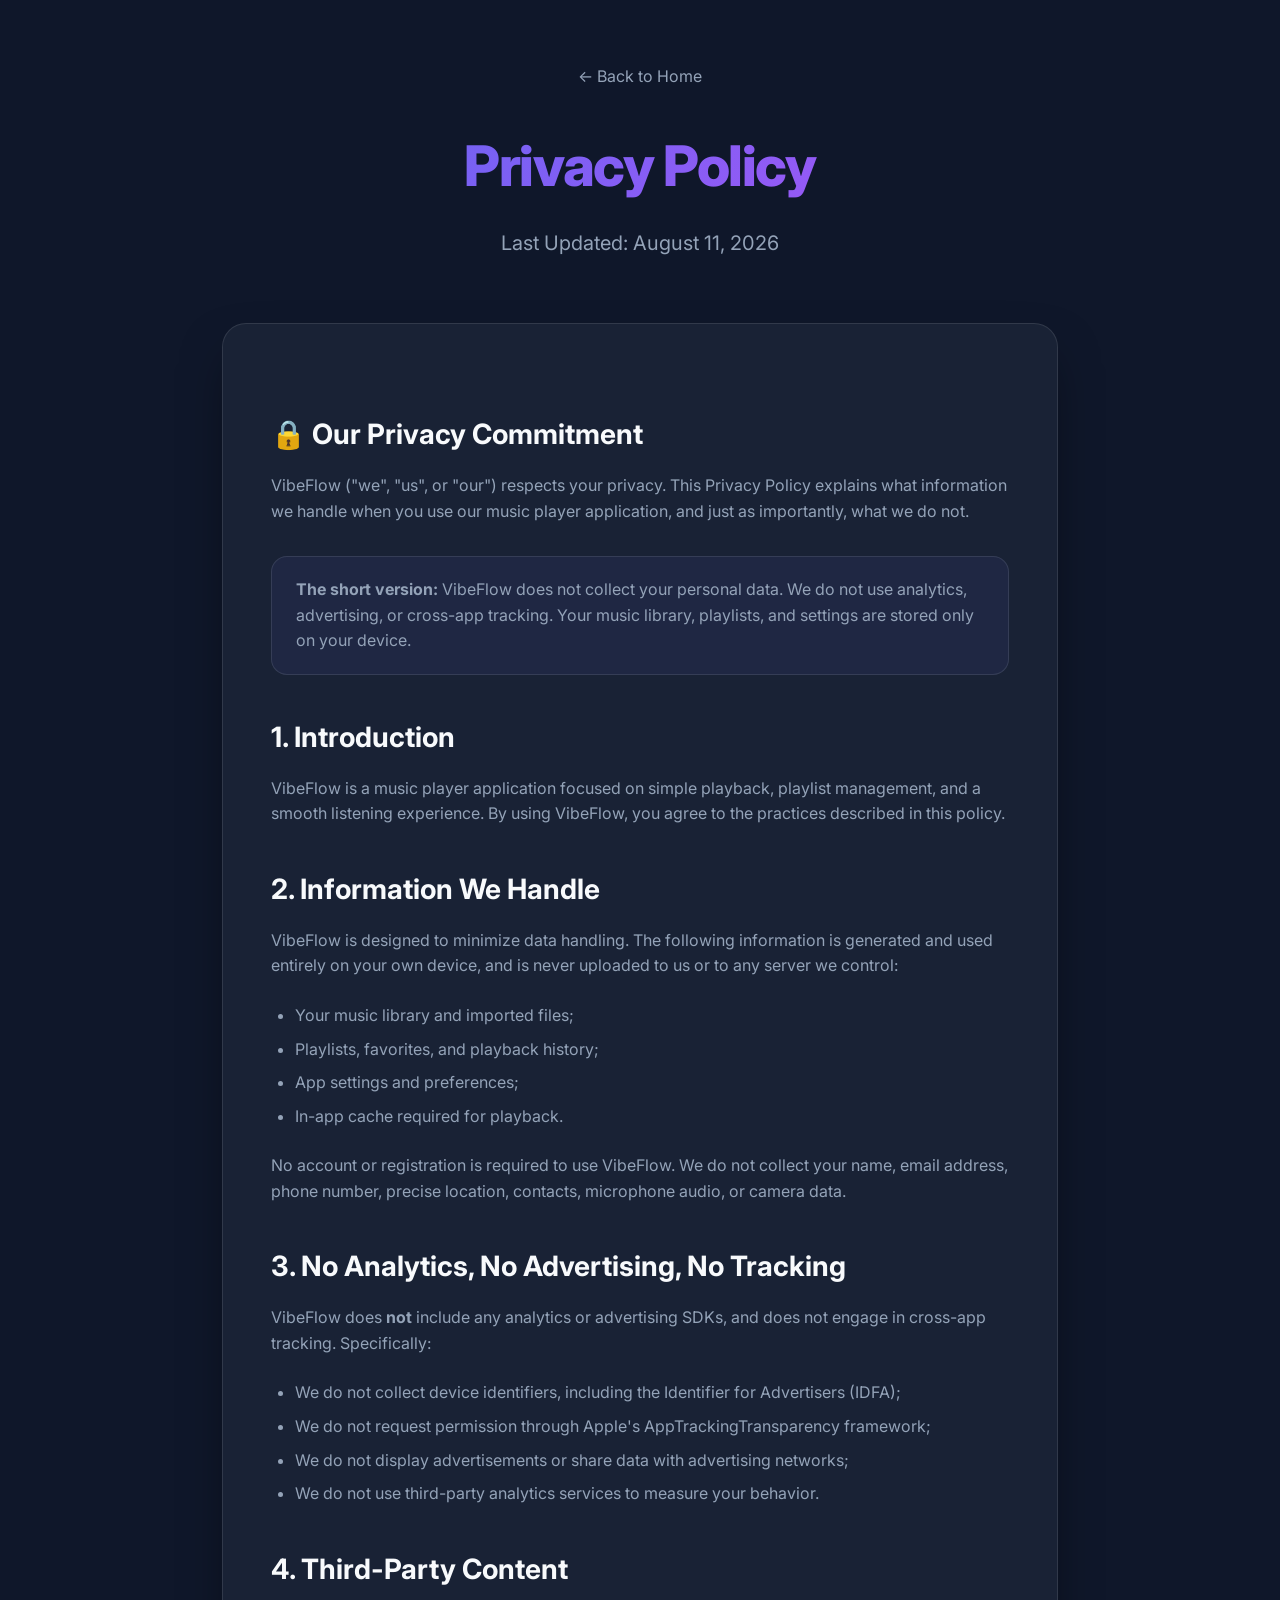
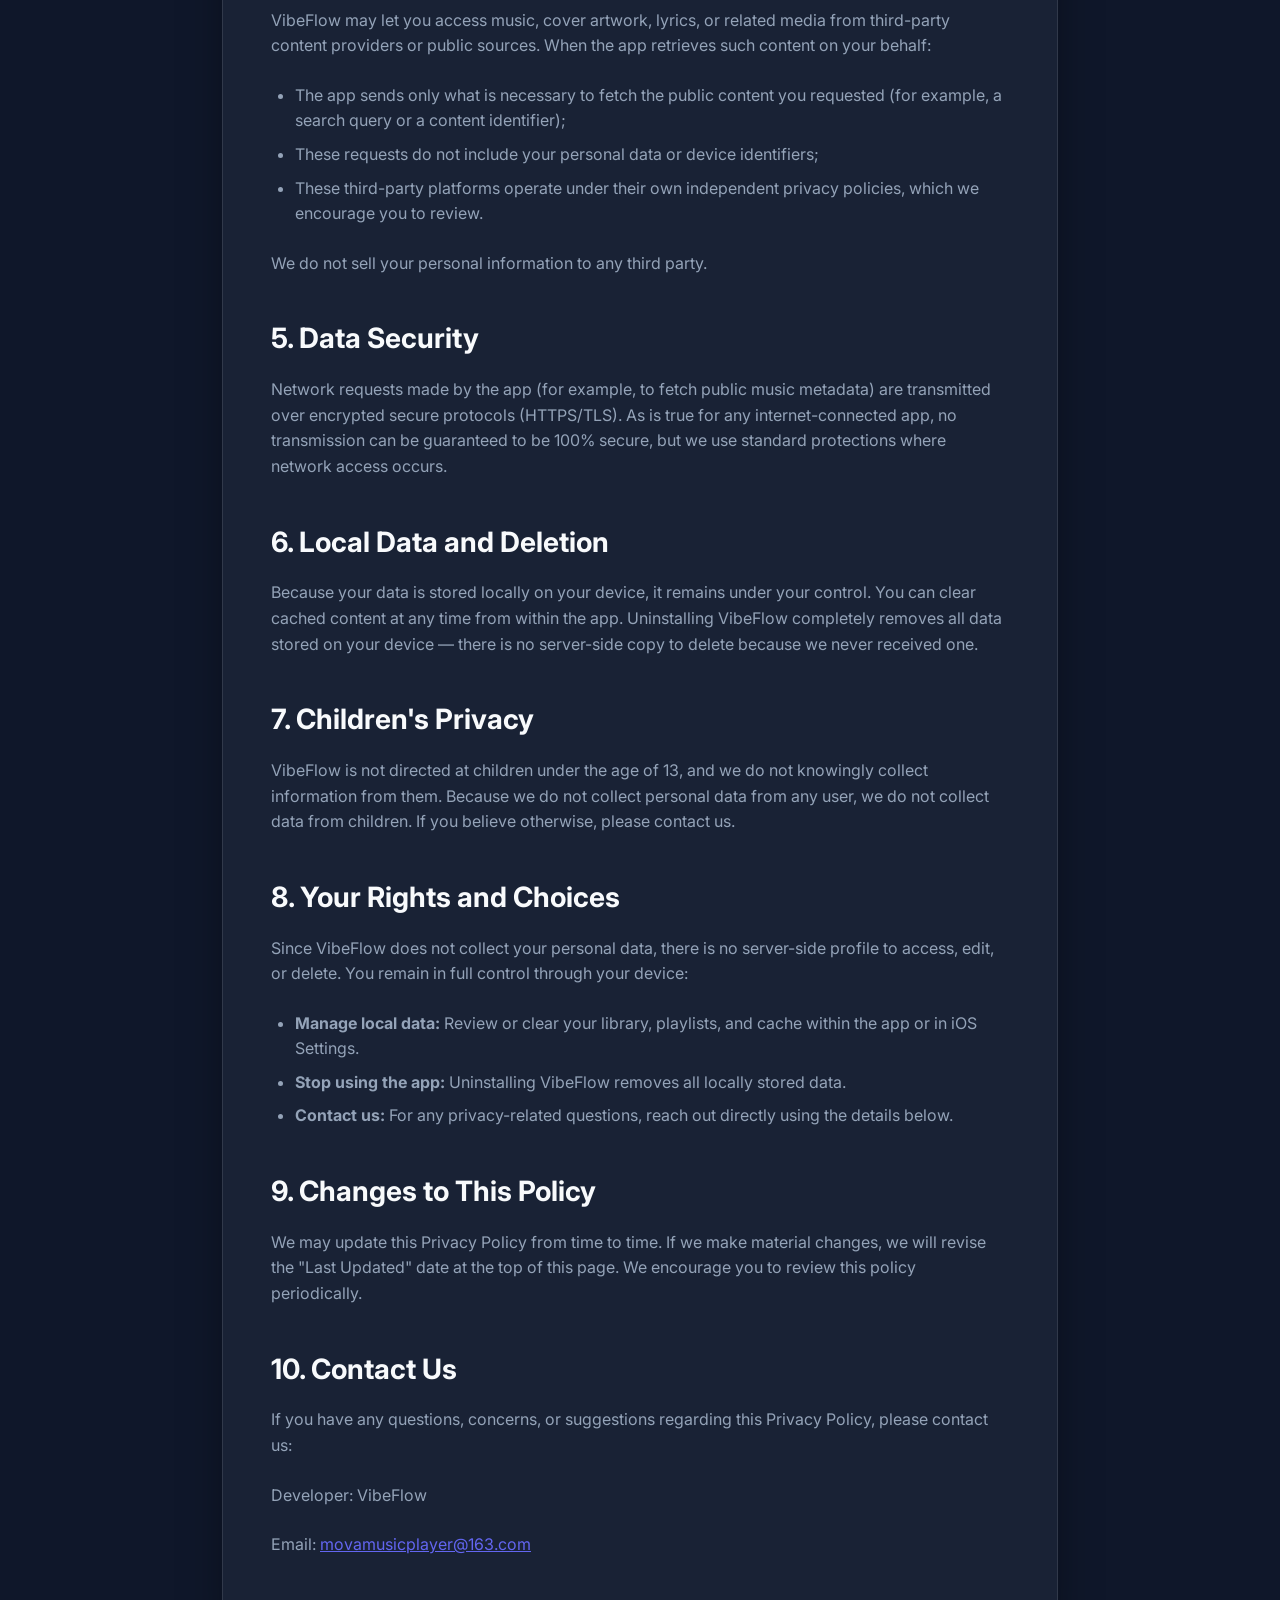
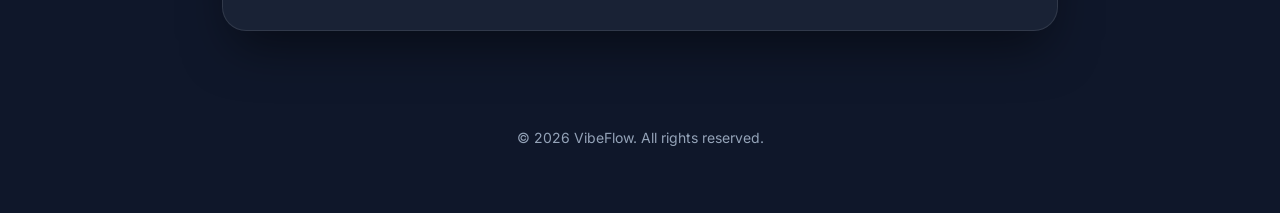
==== privacy.html @ 94b6dd08 "feat: initial VibeFlow legal site (privacy, terms) - 隐私政策/条款依据 mova-ios (com.musicplayer.vibeflow) 实" ====
<!DOCTYPE html>
<html lang="en">

<head>
    <meta charset="UTF-8">
    <meta name="viewport" content="width=device-width, initial-scale=1.0">
    <title>Privacy Policy - VibeFlow</title>
    <link rel="stylesheet" href="style.css">
    <link rel="preconnect" href="https://fonts.googleapis.com">
    <link rel="preconnect" href="https://fonts.gstatic.com" crossorigin>
    <link href="https://fonts.googleapis.com/css2?family=Inter:wght@400;600;800&display=swap" rel="stylesheet">
</head>

<body>
    <div class="container">
        <header>
            <a href="index.html"
                style="text-decoration: none; color: var(--text-secondary); margin-bottom: 2rem; display: inline-block;">←
                Back to Home</a>
            <h1>Privacy Policy</h1>
            <p class="subtitle">Last Updated: August 11, 2026</p>
        </header>

        <main class="content-card policy-content">
            <section>
                <h2>🔒 Our Privacy Commitment</h2>
                <p>VibeFlow ("we", "us", or "our") respects your privacy. This Privacy Policy explains what information
                    we handle when you use our music player application, and just as importantly, what we do not.</p>
            </section>

            <div class="notice-box">
                <p><strong>The short version:</strong> VibeFlow does not collect your personal data. We do not use
                    analytics, advertising, or cross-app tracking. Your music library, playlists, and settings are stored
                    only on your device.</p>
            </div>

            <section>
                <h2>1. Introduction</h2>
                <p>VibeFlow is a music player application focused on simple playback, playlist management, and a smooth
                    listening experience. By using VibeFlow, you agree to the practices described in this policy.</p>
            </section>

            <section>
                <h2>2. Information We Handle</h2>
                <p>VibeFlow is designed to minimize data handling. The following information is generated and used
                    entirely on your own device, and is never uploaded to us or to any server we control:</p>
                <ul>
                    <li>Your music library and imported files;</li>
                    <li>Playlists, favorites, and playback history;</li>
                    <li>App settings and preferences;</li>
                    <li>In-app cache required for playback.</li>
                </ul>
                <p>No account or registration is required to use VibeFlow. We do not collect your name, email address,
                    phone number, precise location, contacts, microphone audio, or camera data.</p>
            </section>

            <section>
                <h2>3. No Analytics, No Advertising, No Tracking</h2>
                <p>VibeFlow does <strong>not</strong> include any analytics or advertising SDKs, and does not engage in
                    cross-app tracking. Specifically:</p>
                <ul>
                    <li>We do not collect device identifiers, including the Identifier for Advertisers (IDFA);</li>
                    <li>We do not request permission through Apple's AppTrackingTransparency framework;</li>
                    <li>We do not display advertisements or share data with advertising networks;</li>
                    <li>We do not use third-party analytics services to measure your behavior.</li>
                </ul>
            </section>

            <section>
                <h2>4. Third-Party Content</h2>
                <p>VibeFlow may let you access music, cover artwork, lyrics, or related media from third-party content
                    providers or public sources. When the app retrieves such content on your behalf:</p>
                <ul>
                    <li>The app sends only what is necessary to fetch the public content you requested (for example, a
                        search query or a content identifier);</li>
                    <li>These requests do not include your personal data or device identifiers;</li>
                    <li>These third-party platforms operate under their own independent privacy policies, which we
                        encourage you to review.</li>
                </ul>
                <p>We do not sell your personal information to any third party.</p>
            </section>

            <section>
                <h2>5. Data Security</h2>
                <p>Network requests made by the app (for example, to fetch public music metadata) are transmitted over
                    encrypted secure protocols (HTTPS/TLS). As is true for any internet-connected app, no transmission
                    can be guaranteed to be 100% secure, but we use standard protections where network access occurs.</p>
            </section>

            <section>
                <h2>6. Local Data and Deletion</h2>
                <p>Because your data is stored locally on your device, it remains under your control. You can clear
                    cached content at any time from within the app. Uninstalling VibeFlow completely removes all data
                    stored on your device — there is no server-side copy to delete because we never received one.</p>
            </section>

            <section>
                <h2>7. Children's Privacy</h2>
                <p>VibeFlow is not directed at children under the age of 13, and we do not knowingly collect information
                    from them. Because we do not collect personal data from any user, we do not collect data from
                    children. If you believe otherwise, please contact us.</p>
            </section>

            <section>
                <h2>8. Your Rights and Choices</h2>
                <p>Since VibeFlow does not collect your personal data, there is no server-side profile to access, edit,
                    or delete. You remain in full control through your device:</p>
                <ul>
                    <li><strong>Manage local data:</strong> Review or clear your library, playlists, and cache within the
                        app or in iOS Settings.</li>
                    <li><strong>Stop using the app:</strong> Uninstalling VibeFlow removes all locally stored data.</li>
                    <li><strong>Contact us:</strong> For any privacy-related questions, reach out directly using the
                        details below.</li>
                </ul>
            </section>

            <section>
                <h2>9. Changes to This Policy</h2>
                <p>We may update this Privacy Policy from time to time. If we make material changes, we will revise the
                    "Last Updated" date at the top of this page. We encourage you to review this policy periodically.</p>
            </section>

            <section>
                <h2>10. Contact Us</h2>
                <p>If you have any questions, concerns, or suggestions regarding this Privacy Policy, please contact us:
                </p>
                <p>Developer: VibeFlow</p>
                <!-- TODO: 邮箱待确认，确认后替换下面地址 -->
                <p>Email: <a href="mailto:movamusicplayer@163.com" style="color: var(--primary-color);">movamusicplayer@163.com</a></p>
            </section>
        </main>

        <footer>
            <p>&copy; 2026 VibeFlow. All rights reserved.</p>
        </footer>
    </div>
</body>

</html>
---- style.css ----
:root {
    --primary-color: #6366f1;
    --primary-hover: #4f46e5;
    --bg-color: #0f172a;
    --card-bg: #1e293b;
    --text-primary: #f8fafc;
    --text-secondary: #94a3b8;
    --accent-gradient: linear-gradient(135deg, #6366f1 0%, #a855f7 100%);
    --glass-bg: rgba(30, 41, 59, 0.7);
    --glass-border: rgba(255, 255, 255, 0.1);
}

* {
    margin: 0;
    padding: 0;
    box-sizing: border-box;
}

body {
    font-family: 'Inter', -apple-system, BlinkMacSystemFont, "Segoe UI", Roboto, sans-serif;
    background-color: var(--bg-color);
    color: var(--text-primary);
    line-height: 1.6;
    overflow-x: hidden;
}

.container {
    max-width: 900px;
    margin: 0 auto;
    padding: 4rem 2rem;
}

header {
    text-align: center;
    margin-bottom: 4rem;
    animation: fadeInDown 0.8s ease-out;
}

h1 {
    font-size: 3.5rem;
    font-weight: 800;
    background: var(--accent-gradient);
    -webkit-background-clip: text;
    -webkit-text-fill-color: transparent;
    margin-bottom: 1rem;
    letter-spacing: -0.025em;
}

.subtitle {
    font-size: 1.25rem;
    color: var(--text-secondary);
}

.content-card {
    background: var(--glass-bg);
    backdrop-filter: blur(12px);
    border: 1px solid var(--glass-border);
    border-radius: 24px;
    padding: 3rem;
    box-shadow: 0 25px 50px -12px rgba(0, 0, 0, 0.5);
    transition: transform 0.3s ease;
}

.content-card:hover {
    transform: translateY(-5px);
}

.nav-links {
    display: flex;
    flex-wrap: wrap;
    gap: 2rem;
    justify-content: center;
    margin-top: 3rem;
}

.btn {
    display: inline-block;
    padding: 1rem 2rem;
    border-radius: 12px;
    text-decoration: none;
    font-weight: 600;
    transition: all 0.3s cubic-bezier(0.4, 0, 0.2, 1);
}

.btn-primary {
    background: var(--accent-gradient);
    color: white;
    box-shadow: 0 10px 15px -3px rgba(99, 102, 241, 0.3);
}

.btn-primary:hover {
    transform: scale(1.05);
    box-shadow: 0 20px 25px -5px rgba(99, 102, 241, 0.4);
}

.policy-content h2 {
    margin: 2.5rem 0 1rem;
    color: var(--text-primary);
    font-size: 1.75rem;
}

.policy-content p {
    margin-bottom: 1.5rem;
    color: var(--text-secondary);
}

.policy-content ul {
    margin-bottom: 1.5rem;
    padding-left: 1.5rem;
    color: var(--text-secondary);
}

.policy-content li {
    margin-bottom: 0.5rem;
}

.inline-link {
    color: var(--primary-color);
    text-decoration: none;
}

.notice-box {
    margin: 2rem 0;
    padding: 1.25rem 1.5rem;
    border: 1px solid var(--glass-border);
    border-radius: 16px;
    background: rgba(99, 102, 241, 0.08);
}

.notice-box p:last-child {
    margin-bottom: 0;
}

footer {
    text-align: center;
    margin-top: 6rem;
    color: var(--text-secondary);
    font-size: 0.875rem;
}

@keyframes fadeInDown {
    from {
        opacity: 0;
        transform: translateY(-20px);
    }
    to {
        opacity: 1;
        transform: translateY(0);
    }
}

@media (max-width: 640px) {
    h1 { font-size: 2.5rem; }
    .content-card { padding: 1.5rem; }
    .nav-links { gap: 1rem; }
    .btn { width: 100%; }
}
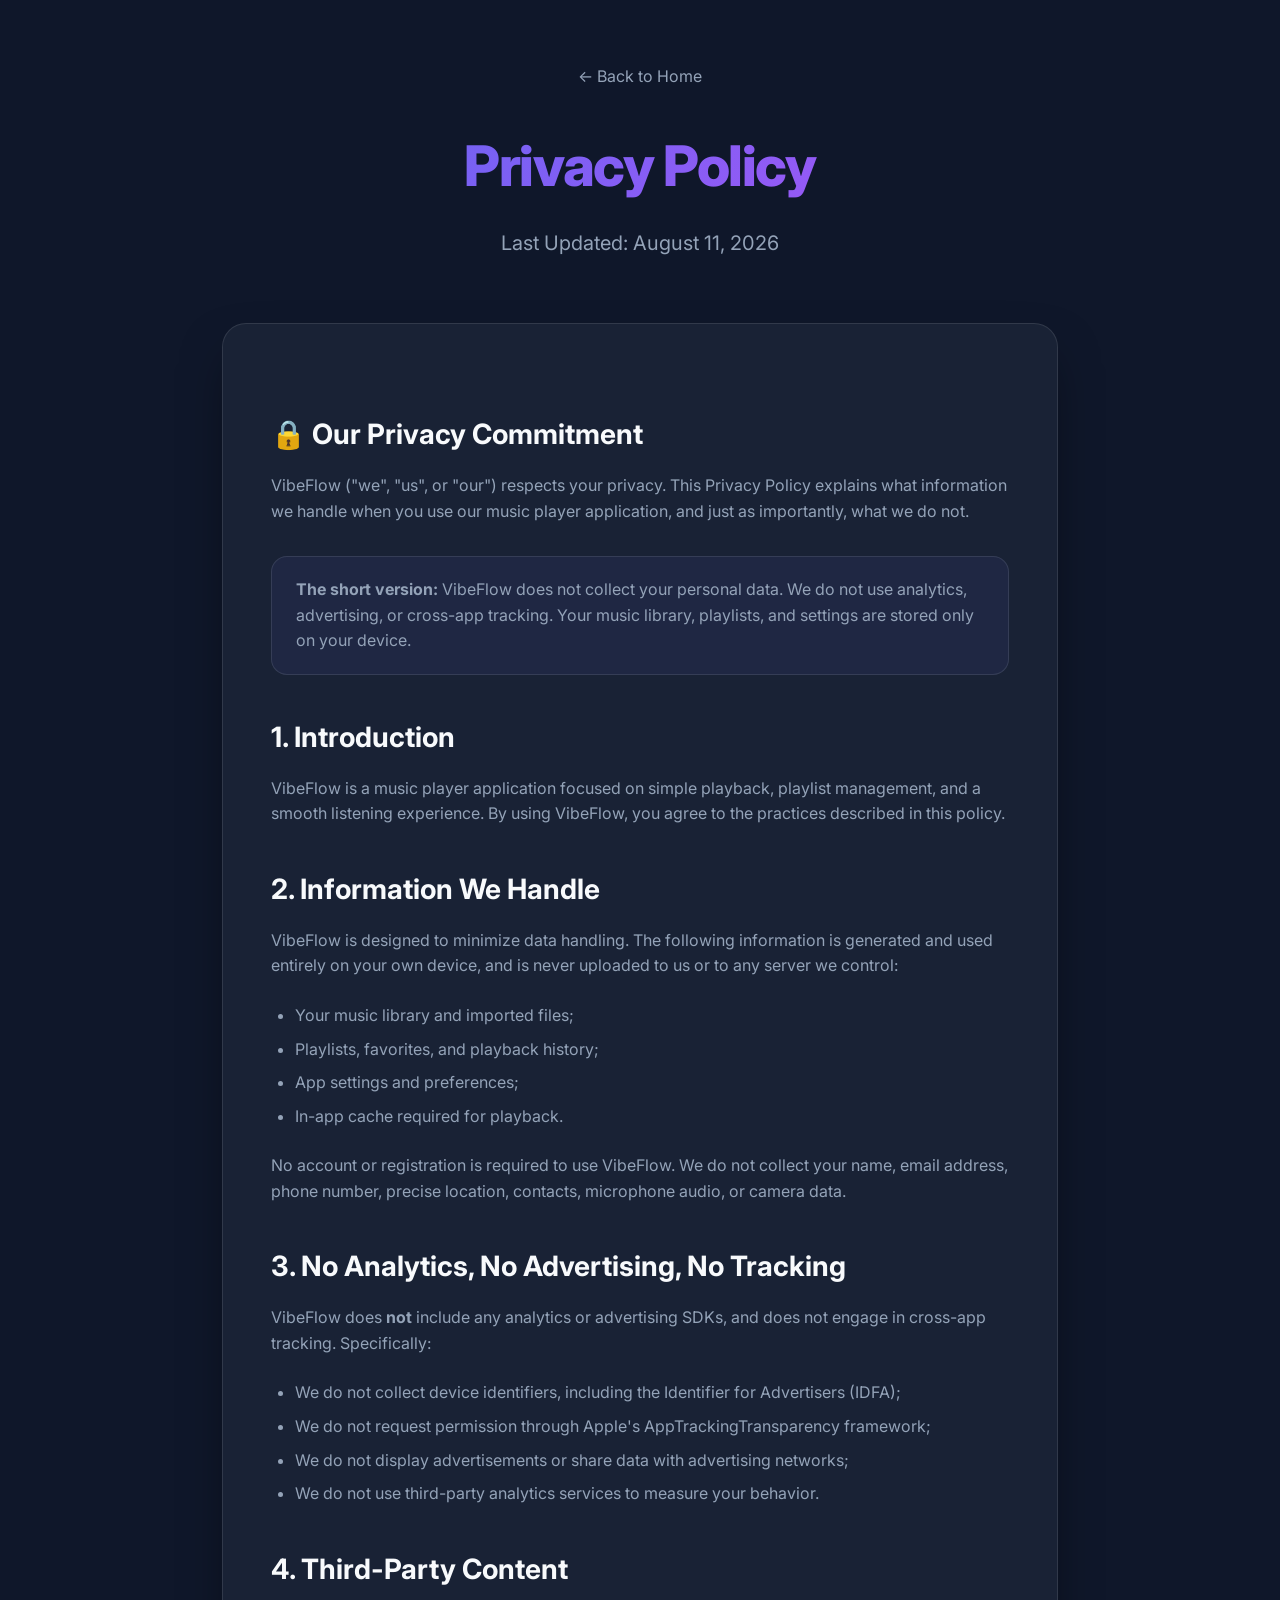
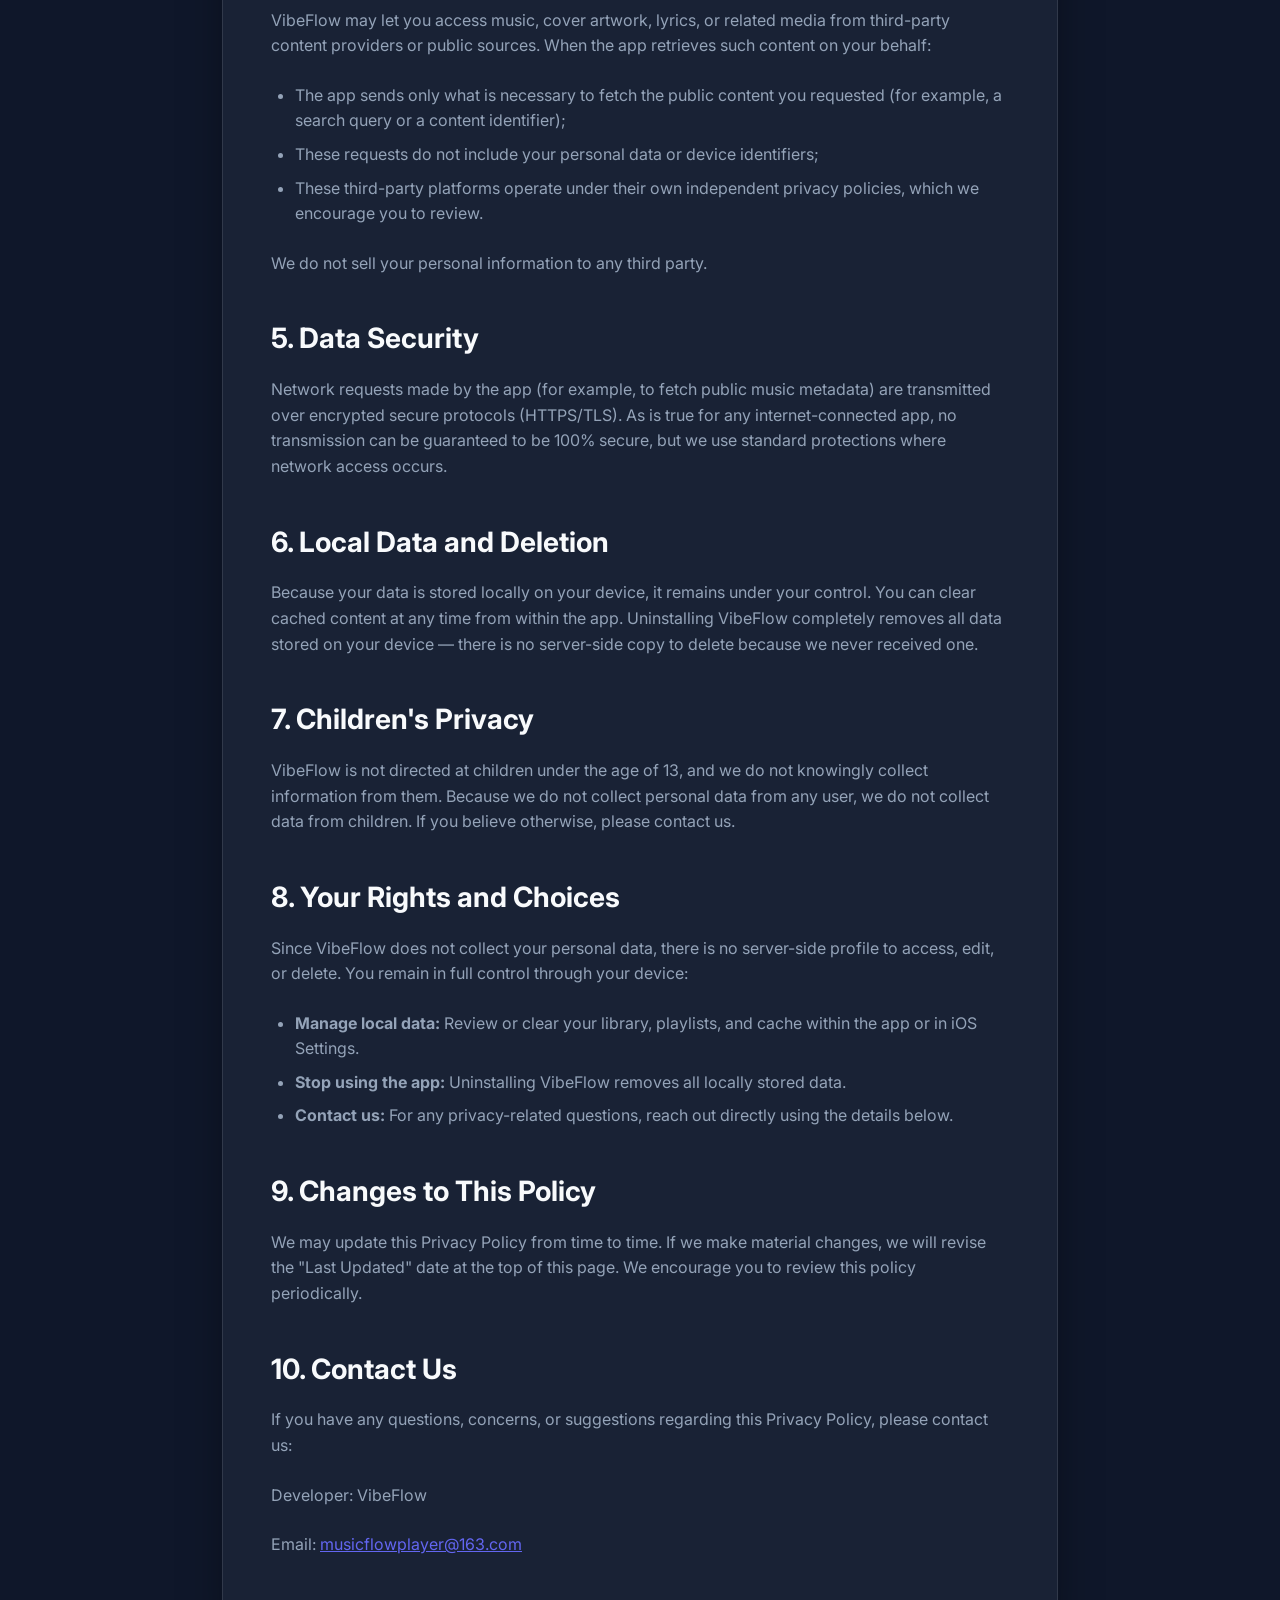
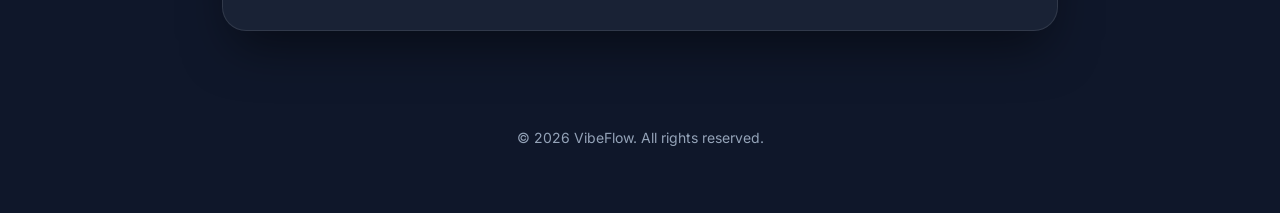
==== commit 1f335580: "chore(legal): 联系邮箱替换为 musicflowplayer@163.com" ====
--- a/privacy.html
+++ b/privacy.html
@@ -125,8 +125,7 @@
                 <p>If you have any questions, concerns, or suggestions regarding this Privacy Policy, please contact us:
                 </p>
                 <p>Developer: VibeFlow</p>
-                <!-- TODO: 邮箱待确认，确认后替换下面地址 -->
-                <p>Email: <a href="mailto:movamusicplayer@163.com" style="color: var(--primary-color);">movamusicplayer@163.com</a></p>
+                <p>Email: <a href="mailto:musicflowplayer@163.com" style="color: var(--primary-color);">musicflowplayer@163.com</a></p>
             </section>
         </main>
 
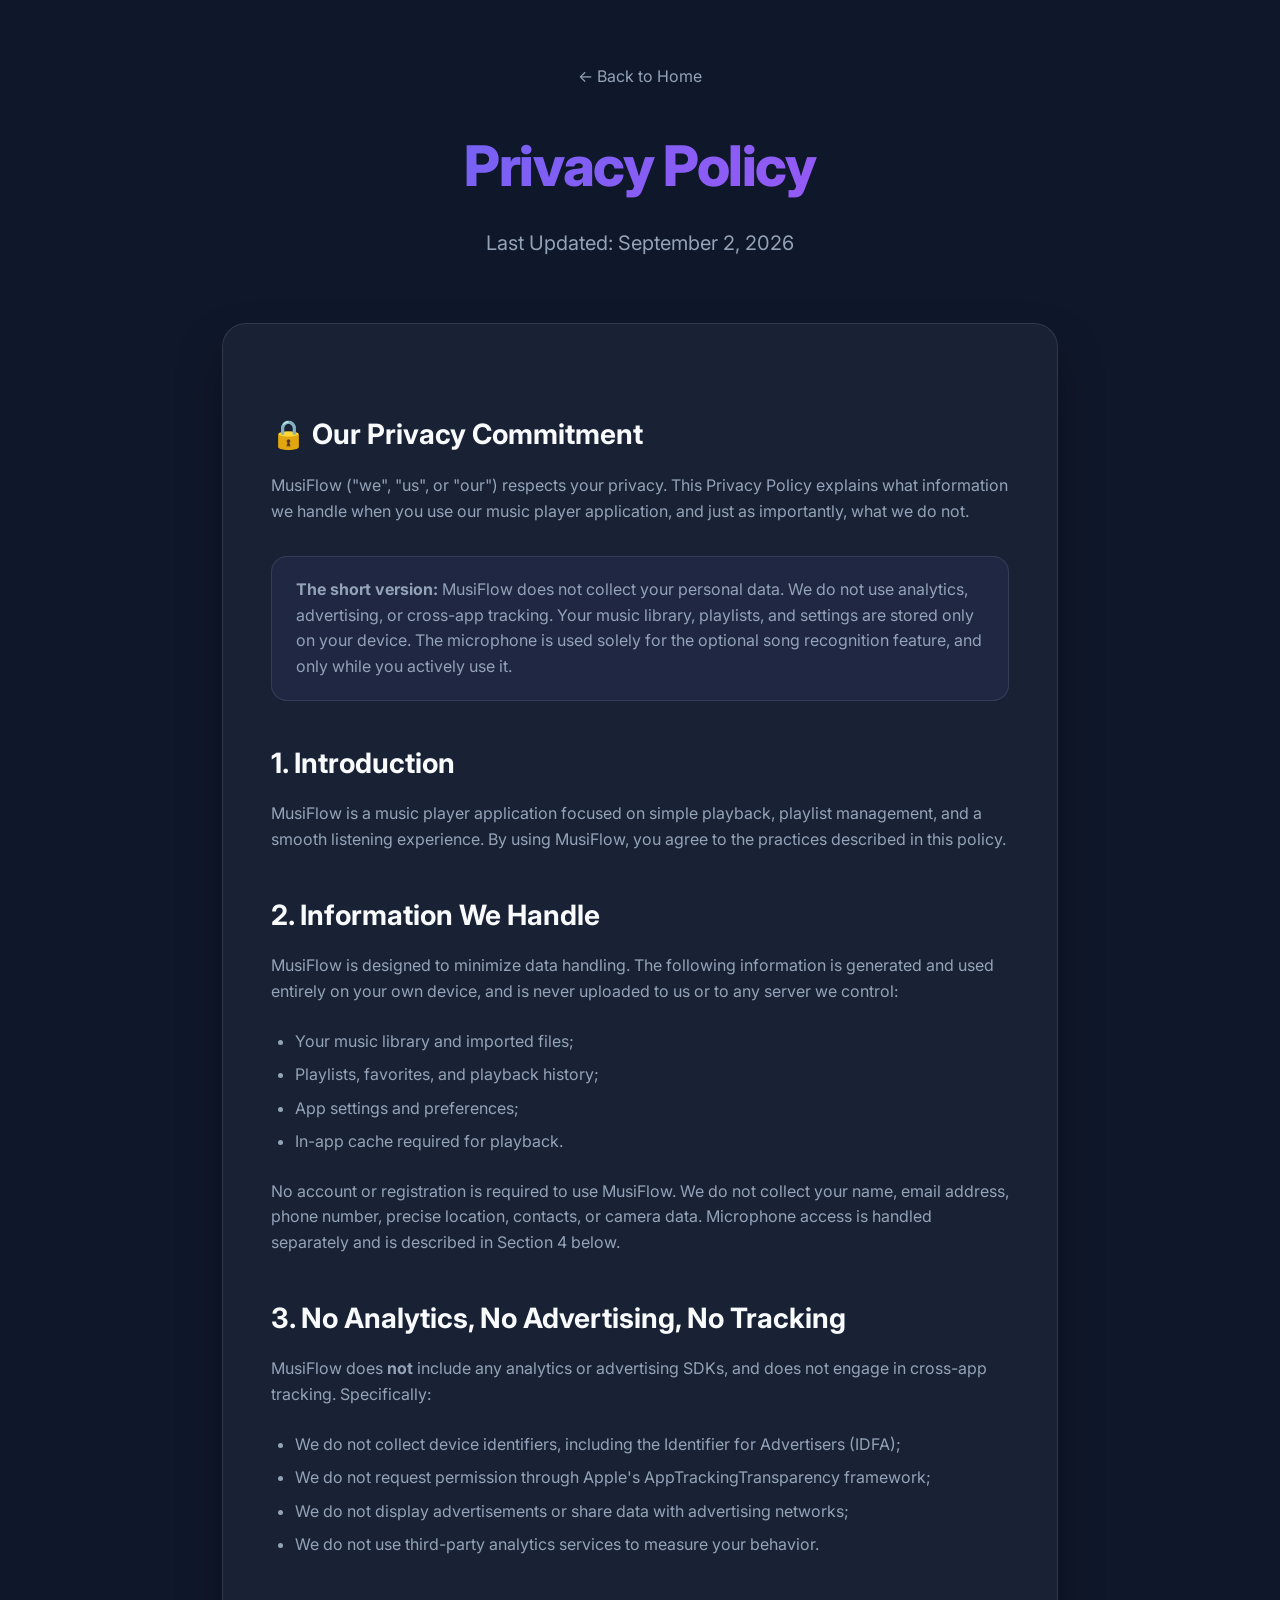
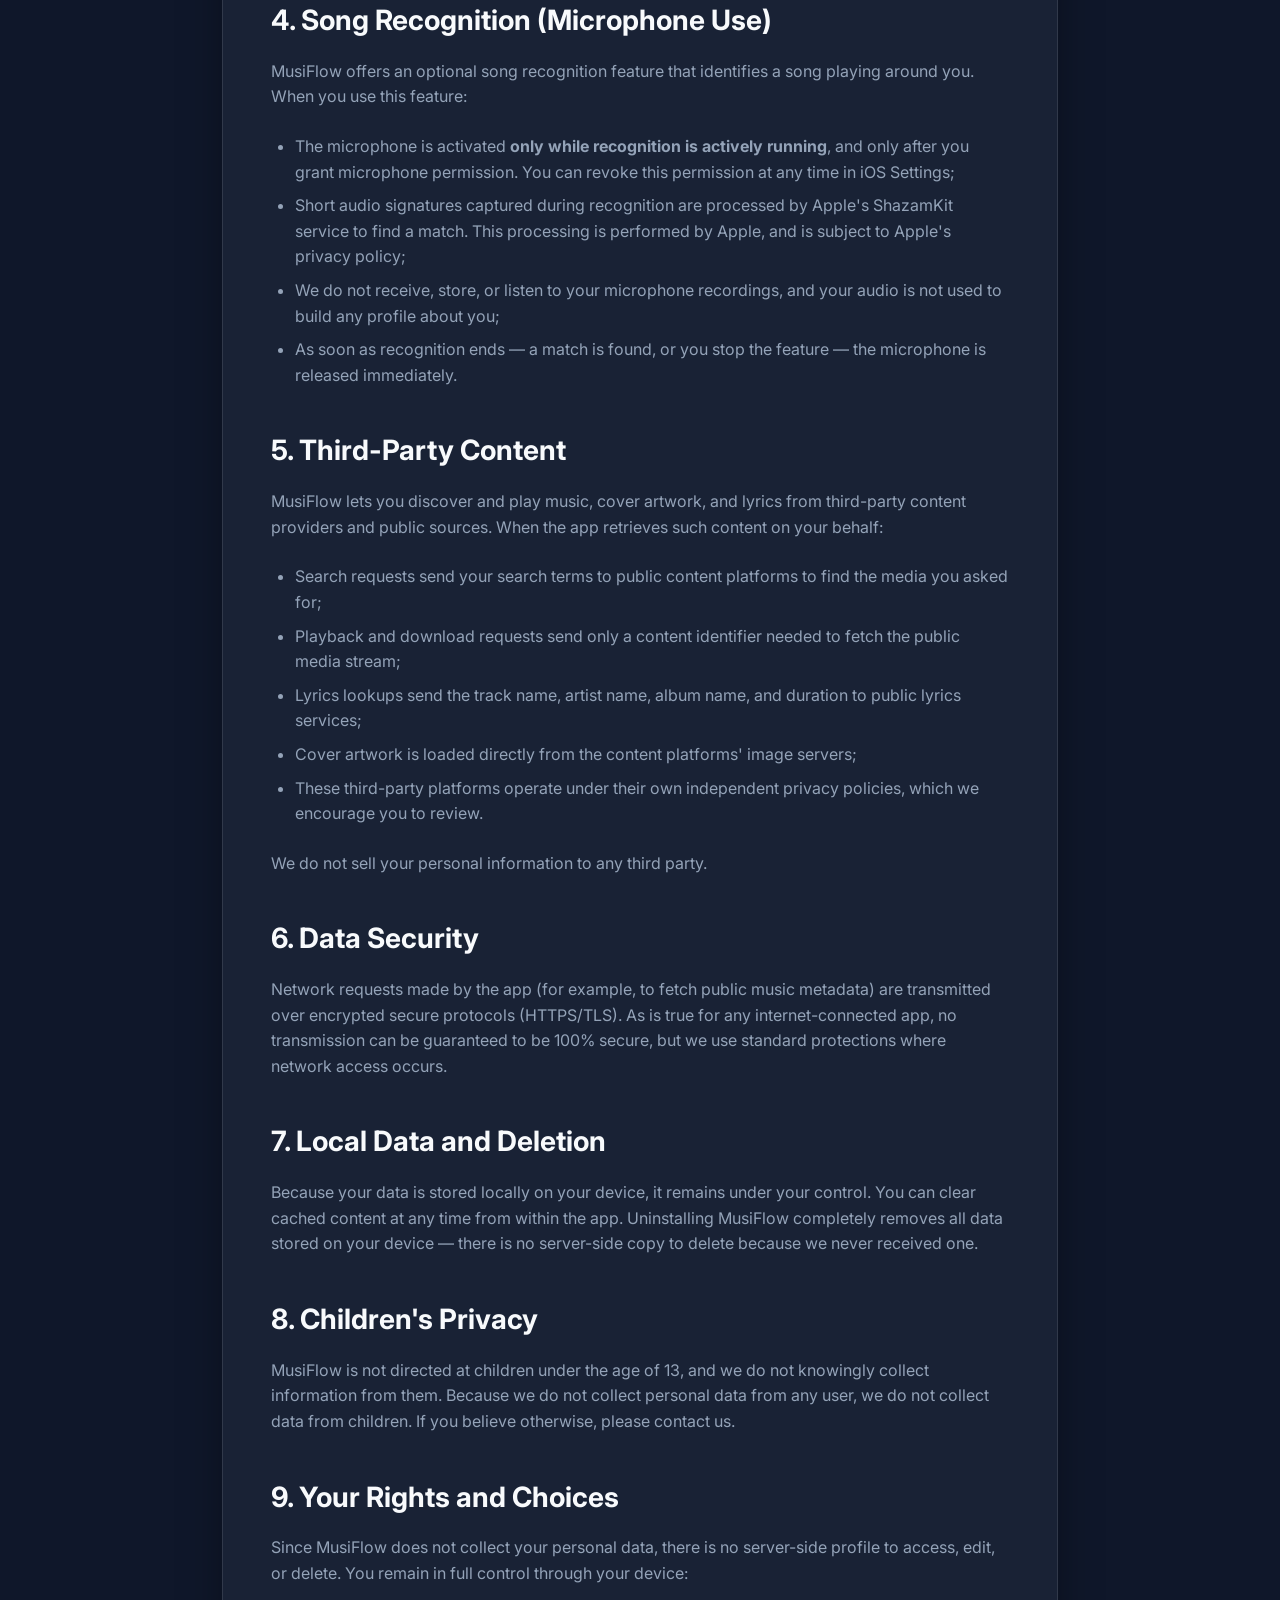
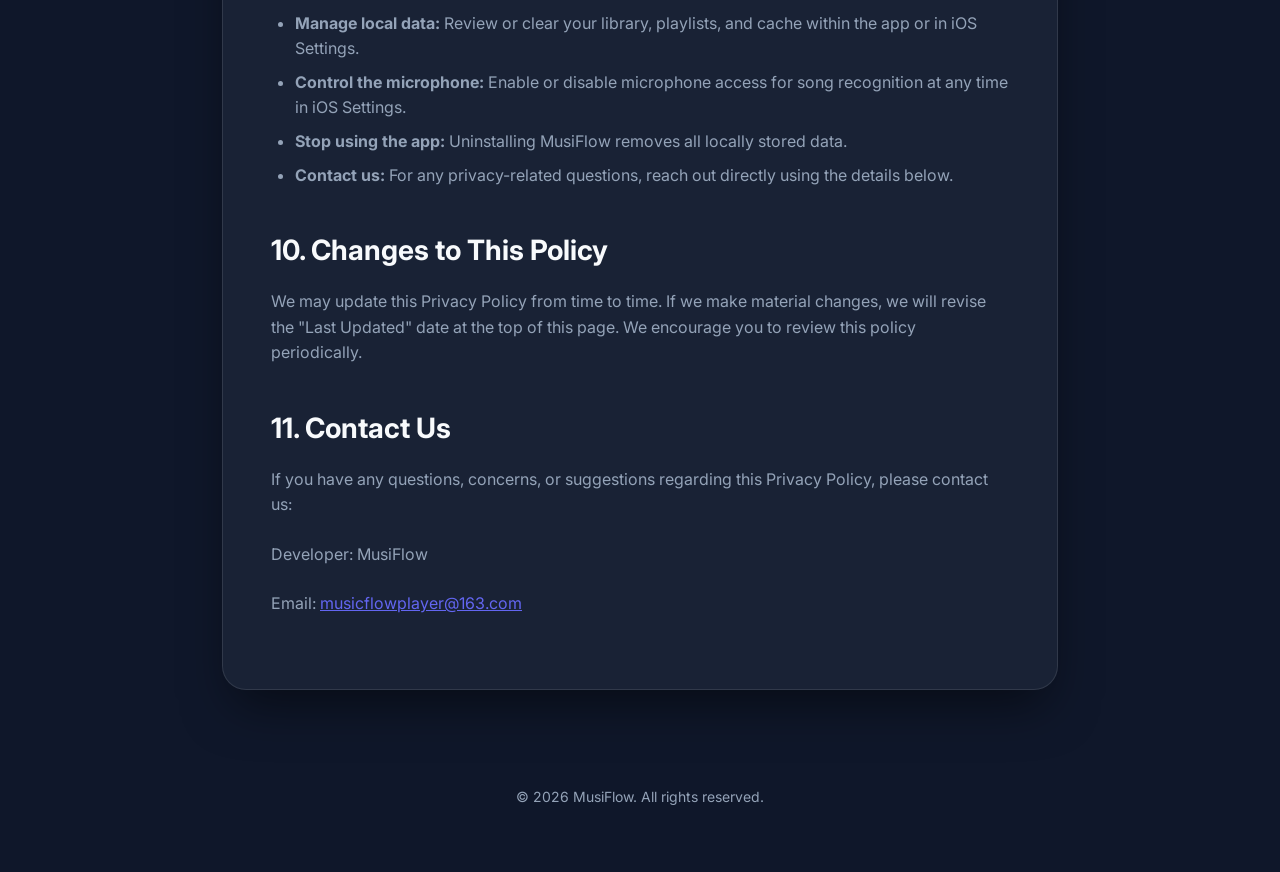
==== commit 3bcfd44b: "docs(legal): 隐私政策与条款按 MusiFlow 实际情况修订 - 品牌名 VibeFlow → MusiFlow（与 App CFBundleDisplayName 一致） - 新增听歌" ====
--- a/privacy.html
+++ b/privacy.html
@@ -4,7 +4,7 @@
 <head>
     <meta charset="UTF-8">
     <meta name="viewport" content="width=device-width, initial-scale=1.0">
-    <title>Privacy Policy - VibeFlow</title>
+    <title>Privacy Policy - MusiFlow</title>
     <link rel="stylesheet" href="style.css">
     <link rel="preconnect" href="https://fonts.googleapis.com">
     <link rel="preconnect" href="https://fonts.gstatic.com" crossorigin>
@@ -18,31 +18,32 @@
                 style="text-decoration: none; color: var(--text-secondary); margin-bottom: 2rem; display: inline-block;">←
                 Back to Home</a>
             <h1>Privacy Policy</h1>
-            <p class="subtitle">Last Updated: August 11, 2026</p>
+            <p class="subtitle">Last Updated: September 2, 2026</p>
         </header>
 
         <main class="content-card policy-content">
             <section>
                 <h2>🔒 Our Privacy Commitment</h2>
-                <p>VibeFlow ("we", "us", or "our") respects your privacy. This Privacy Policy explains what information
-                    we handle when you use our music player application, and just as importantly, what we do not.</p>
+                <p>MusiFlow ("we", "us", or "our") respects your privacy. This Privacy Policy explains what
+                    information we handle when you use our music player application, and just as importantly, what we do not.</p>
             </section>
 
             <div class="notice-box">
-                <p><strong>The short version:</strong> VibeFlow does not collect your personal data. We do not use
+                <p><strong>The short version:</strong> MusiFlow does not collect your personal data. We do not use
                     analytics, advertising, or cross-app tracking. Your music library, playlists, and settings are stored
-                    only on your device.</p>
+                    only on your device. The microphone is used solely for the optional song recognition feature, and
+                    only while you actively use it.</p>
             </div>
 
             <section>
                 <h2>1. Introduction</h2>
-                <p>VibeFlow is a music player application focused on simple playback, playlist management, and a smooth
-                    listening experience. By using VibeFlow, you agree to the practices described in this policy.</p>
+                <p>MusiFlow is a music player application focused on simple playback, playlist management, and a smooth
+                    listening experience. By using MusiFlow, you agree to the practices described in this policy.</p>
             </section>
 
             <section>
                 <h2>2. Information We Handle</h2>
-                <p>VibeFlow is designed to minimize data handling. The following information is generated and used
+                <p>MusiFlow is designed to minimize data handling. The following information is generated and used
                     entirely on your own device, and is never uploaded to us or to any server we control:</p>
                 <ul>
                     <li>Your music library and imported files;</li>
@@ -50,13 +51,14 @@
                     <li>App settings and preferences;</li>
                     <li>In-app cache required for playback.</li>
                 </ul>
-                <p>No account or registration is required to use VibeFlow. We do not collect your name, email address,
-                    phone number, precise location, contacts, microphone audio, or camera data.</p>
+                <p>No account or registration is required to use MusiFlow. We do not collect your name, email address,
+                    phone number, precise location, contacts, or camera data. Microphone access is handled separately
+                    and is described in Section 4 below.</p>
             </section>
 
             <section>
                 <h2>3. No Analytics, No Advertising, No Tracking</h2>
-                <p>VibeFlow does <strong>not</strong> include any analytics or advertising SDKs, and does not engage in
+                <p>MusiFlow does <strong>not</strong> include any analytics or advertising SDKs, and does not engage in
                     cross-app tracking. Specifically:</p>
                 <ul>
                     <li>We do not collect device identifiers, including the Identifier for Advertisers (IDFA);</li>
@@ -67,13 +69,35 @@
             </section>
 
             <section>
-                <h2>4. Third-Party Content</h2>
-                <p>VibeFlow may let you access music, cover artwork, lyrics, or related media from third-party content
-                    providers or public sources. When the app retrieves such content on your behalf:</p>
+                <h2>4. Song Recognition (Microphone Use)</h2>
+                <p>MusiFlow offers an optional song recognition feature that identifies a song playing around you. When
+                    you use this feature:</p>
                 <ul>
-                    <li>The app sends only what is necessary to fetch the public content you requested (for example, a
-                        search query or a content identifier);</li>
-                    <li>These requests do not include your personal data or device identifiers;</li>
+                    <li>The microphone is activated <strong>only while recognition is actively running</strong>, and
+                        only after you grant microphone permission. You can revoke this permission at any time in iOS
+                        Settings;</li>
+                    <li>Short audio signatures captured during recognition are processed by Apple's ShazamKit service
+                        to find a match. This processing is performed by Apple, and is subject to Apple's privacy
+                        policy;</li>
+                    <li>We do not receive, store, or listen to your microphone recordings, and your audio is not used
+                        to build any profile about you;</li>
+                    <li>As soon as recognition ends — a match is found, or you stop the feature — the microphone is
+                        released immediately.</li>
+                </ul>
+            </section>
+
+            <section>
+                <h2>5. Third-Party Content</h2>
+                <p>MusiFlow lets you discover and play music, cover artwork, and lyrics from third-party content
+                    providers and public sources. When the app retrieves such content on your behalf:</p>
+                <ul>
+                    <li>Search requests send your search terms to public content platforms to find the media you asked
+                        for;</li>
+                    <li>Playback and download requests send only a content identifier needed to fetch the public media
+                        stream;</li>
+                    <li>Lyrics lookups send the track name, artist name, album name, and duration to public lyrics
+                        services;</li>
+                    <li>Cover artwork is loaded directly from the content platforms' image servers;</li>
                     <li>These third-party platforms operate under their own independent privacy policies, which we
                         encourage you to review.</li>
                 </ul>
@@ -81,56 +105,58 @@
             </section>
 
             <section>
-                <h2>5. Data Security</h2>
+                <h2>6. Data Security</h2>
                 <p>Network requests made by the app (for example, to fetch public music metadata) are transmitted over
                     encrypted secure protocols (HTTPS/TLS). As is true for any internet-connected app, no transmission
                     can be guaranteed to be 100% secure, but we use standard protections where network access occurs.</p>
             </section>
 
             <section>
-                <h2>6. Local Data and Deletion</h2>
+                <h2>7. Local Data and Deletion</h2>
                 <p>Because your data is stored locally on your device, it remains under your control. You can clear
-                    cached content at any time from within the app. Uninstalling VibeFlow completely removes all data
+                    cached content at any time from within the app. Uninstalling MusiFlow completely removes all data
                     stored on your device — there is no server-side copy to delete because we never received one.</p>
             </section>
 
             <section>
-                <h2>7. Children's Privacy</h2>
-                <p>VibeFlow is not directed at children under the age of 13, and we do not knowingly collect information
+                <h2>8. Children's Privacy</h2>
+                <p>MusiFlow is not directed at children under the age of 13, and we do not knowingly collect information
                     from them. Because we do not collect personal data from any user, we do not collect data from
                     children. If you believe otherwise, please contact us.</p>
             </section>
 
             <section>
-                <h2>8. Your Rights and Choices</h2>
-                <p>Since VibeFlow does not collect your personal data, there is no server-side profile to access, edit,
+                <h2>9. Your Rights and Choices</h2>
+                <p>Since MusiFlow does not collect your personal data, there is no server-side profile to access, edit,
                     or delete. You remain in full control through your device:</p>
                 <ul>
                     <li><strong>Manage local data:</strong> Review or clear your library, playlists, and cache within the
                         app or in iOS Settings.</li>
-                    <li><strong>Stop using the app:</strong> Uninstalling VibeFlow removes all locally stored data.</li>
+                    <li><strong>Control the microphone:</strong> Enable or disable microphone access for song
+                        recognition at any time in iOS Settings.</li>
+                    <li><strong>Stop using the app:</strong> Uninstalling MusiFlow removes all locally stored data.</li>
                     <li><strong>Contact us:</strong> For any privacy-related questions, reach out directly using the
                         details below.</li>
                 </ul>
             </section>
 
             <section>
-                <h2>9. Changes to This Policy</h2>
+                <h2>10. Changes to This Policy</h2>
                 <p>We may update this Privacy Policy from time to time. If we make material changes, we will revise the
                     "Last Updated" date at the top of this page. We encourage you to review this policy periodically.</p>
             </section>
 
             <section>
-                <h2>10. Contact Us</h2>
+                <h2>11. Contact Us</h2>
                 <p>If you have any questions, concerns, or suggestions regarding this Privacy Policy, please contact us:
                 </p>
-                <p>Developer: VibeFlow</p>
+                <p>Developer: MusiFlow</p>
                 <p>Email: <a href="mailto:musicflowplayer@163.com" style="color: var(--primary-color);">musicflowplayer@163.com</a></p>
             </section>
         </main>
 
         <footer>
-            <p>&copy; 2026 VibeFlow. All rights reserved.</p>
+            <p>&copy; 2026 MusiFlow. All rights reserved.</p>
         </footer>
     </div>
 </body>
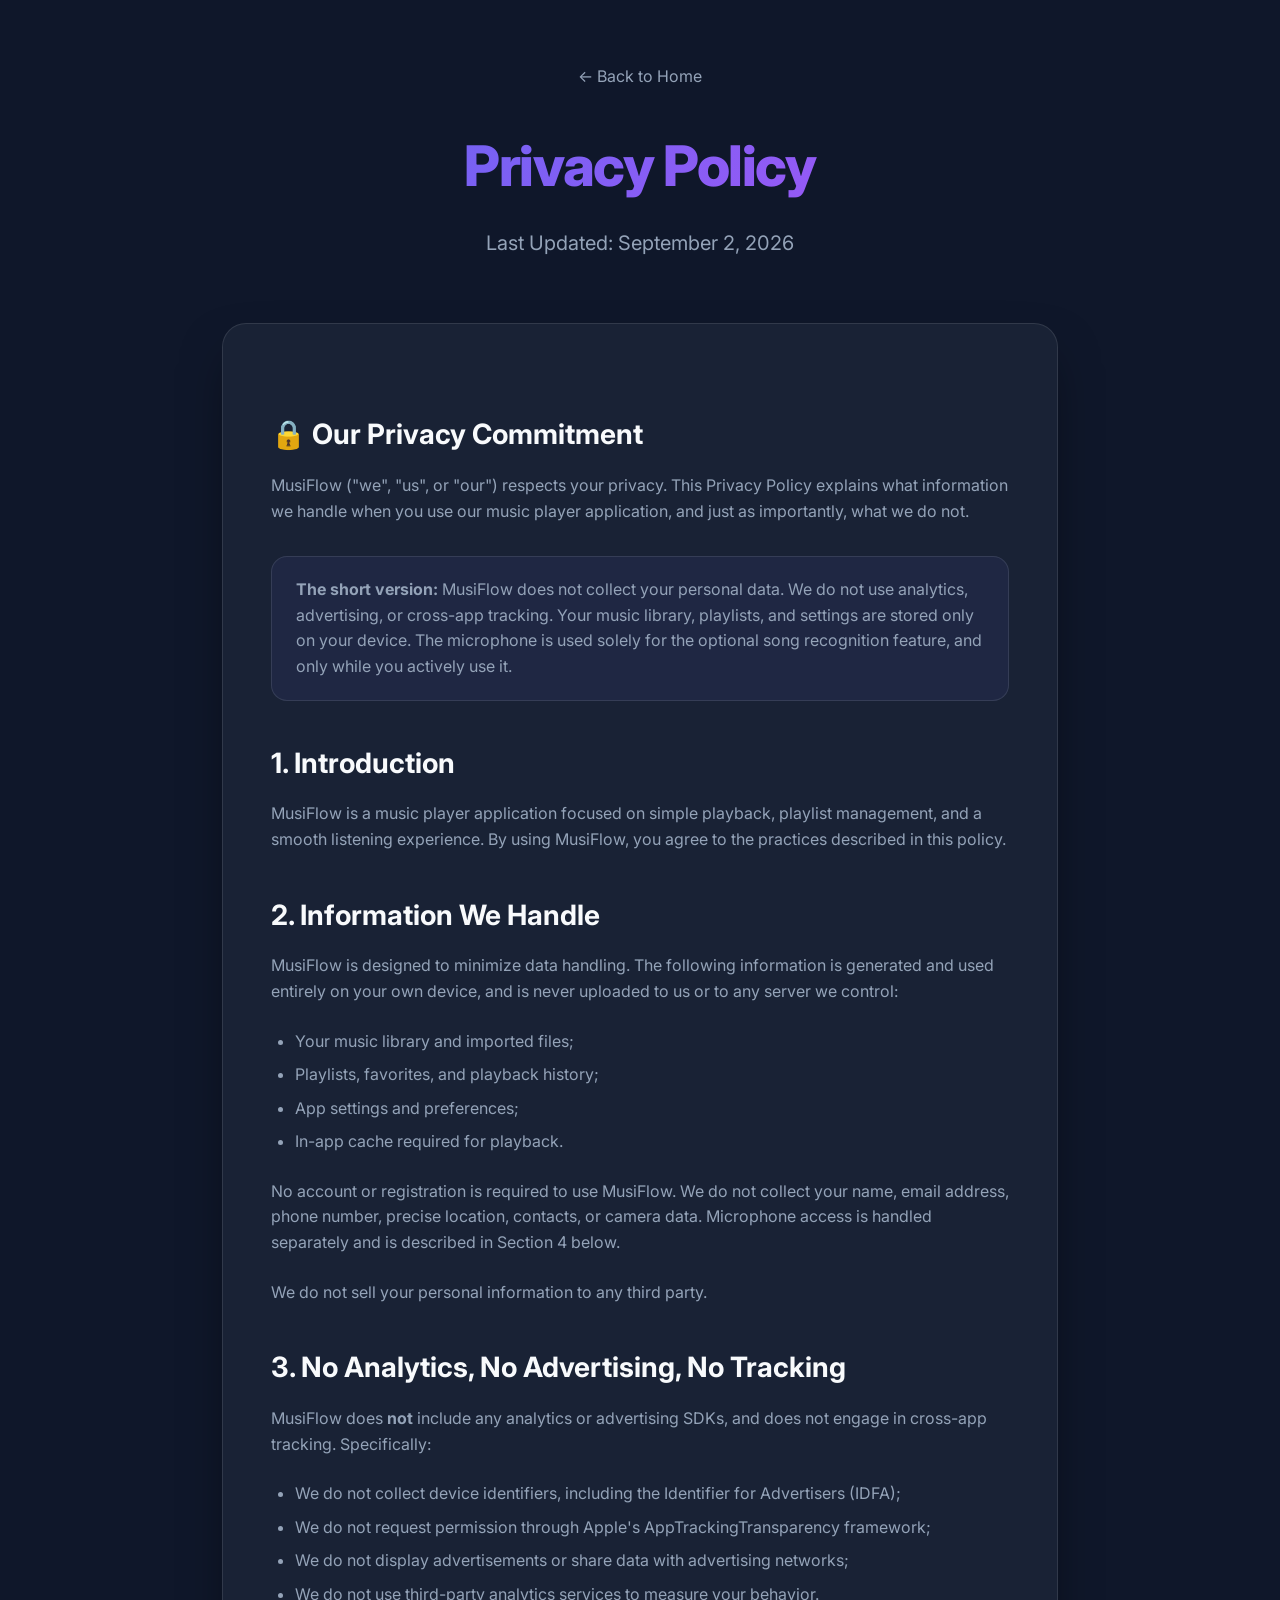
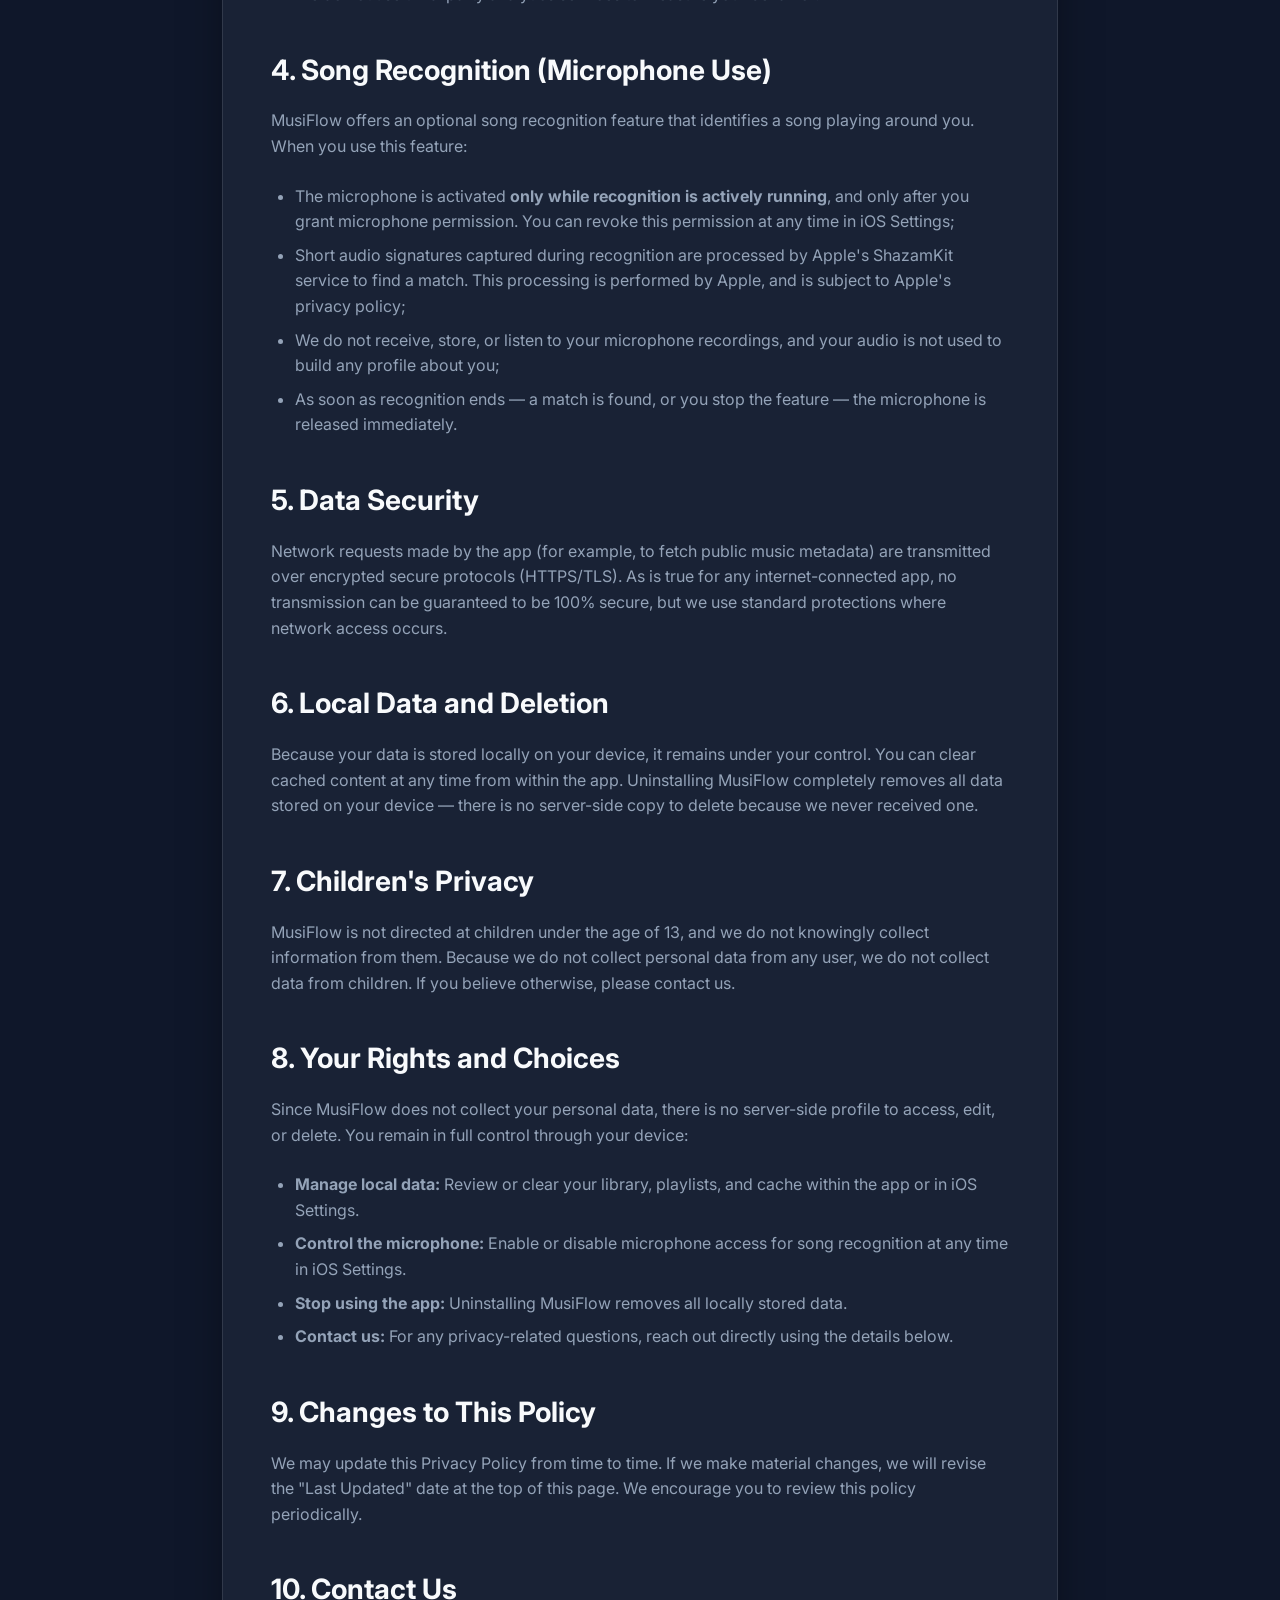
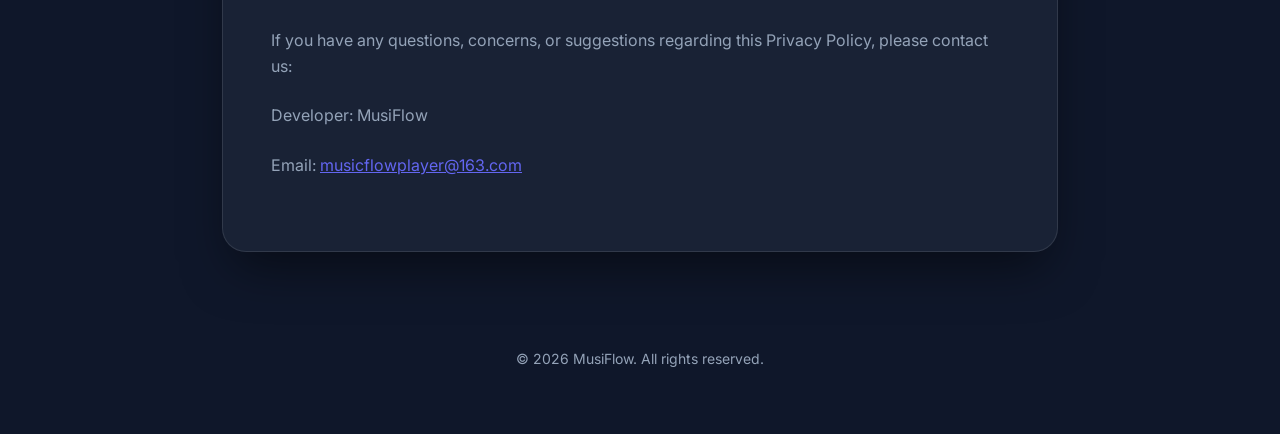
==== commit 5a9c5cdb: "docs(privacy): 移除第三方内容章节，降低审核暴露面 - 删除 Section 5 Third-Party Content 的出站请求细节描述 - "不向第三方出售个人信息"声明并入 Se" ====
--- a/privacy.html
+++ b/privacy.html
@@ -54,6 +54,7 @@
                 <p>No account or registration is required to use MusiFlow. We do not collect your name, email address,
                     phone number, precise location, contacts, or camera data. Microphone access is handled separately
                     and is described in Section 4 below.</p>
+                <p>We do not sell your personal information to any third party.</p>
             </section>
 
             <section>
@@ -87,46 +88,28 @@
             </section>
 
             <section>
-                <h2>5. Third-Party Content</h2>
-                <p>MusiFlow lets you discover and play music, cover artwork, and lyrics from third-party content
-                    providers and public sources. When the app retrieves such content on your behalf:</p>
-                <ul>
-                    <li>Search requests send your search terms to public content platforms to find the media you asked
-                        for;</li>
-                    <li>Playback and download requests send only a content identifier needed to fetch the public media
-                        stream;</li>
-                    <li>Lyrics lookups send the track name, artist name, album name, and duration to public lyrics
-                        services;</li>
-                    <li>Cover artwork is loaded directly from the content platforms' image servers;</li>
-                    <li>These third-party platforms operate under their own independent privacy policies, which we
-                        encourage you to review.</li>
-                </ul>
-                <p>We do not sell your personal information to any third party.</p>
-            </section>
-
-            <section>
-                <h2>6. Data Security</h2>
+                <h2>5. Data Security</h2>
                 <p>Network requests made by the app (for example, to fetch public music metadata) are transmitted over
                     encrypted secure protocols (HTTPS/TLS). As is true for any internet-connected app, no transmission
                     can be guaranteed to be 100% secure, but we use standard protections where network access occurs.</p>
             </section>
 
             <section>
-                <h2>7. Local Data and Deletion</h2>
+                <h2>6. Local Data and Deletion</h2>
                 <p>Because your data is stored locally on your device, it remains under your control. You can clear
                     cached content at any time from within the app. Uninstalling MusiFlow completely removes all data
                     stored on your device — there is no server-side copy to delete because we never received one.</p>
             </section>
 
             <section>
-                <h2>8. Children's Privacy</h2>
+                <h2>7. Children's Privacy</h2>
                 <p>MusiFlow is not directed at children under the age of 13, and we do not knowingly collect information
                     from them. Because we do not collect personal data from any user, we do not collect data from
                     children. If you believe otherwise, please contact us.</p>
             </section>
 
             <section>
-                <h2>9. Your Rights and Choices</h2>
+                <h2>8. Your Rights and Choices</h2>
                 <p>Since MusiFlow does not collect your personal data, there is no server-side profile to access, edit,
                     or delete. You remain in full control through your device:</p>
                 <ul>
@@ -141,13 +124,13 @@
             </section>
 
             <section>
-                <h2>10. Changes to This Policy</h2>
+                <h2>9. Changes to This Policy</h2>
                 <p>We may update this Privacy Policy from time to time. If we make material changes, we will revise the
                     "Last Updated" date at the top of this page. We encourage you to review this policy periodically.</p>
             </section>
 
             <section>
-                <h2>11. Contact Us</h2>
+                <h2>10. Contact Us</h2>
                 <p>If you have any questions, concerns, or suggestions regarding this Privacy Policy, please contact us:
                 </p>
                 <p>Developer: MusiFlow</p>
